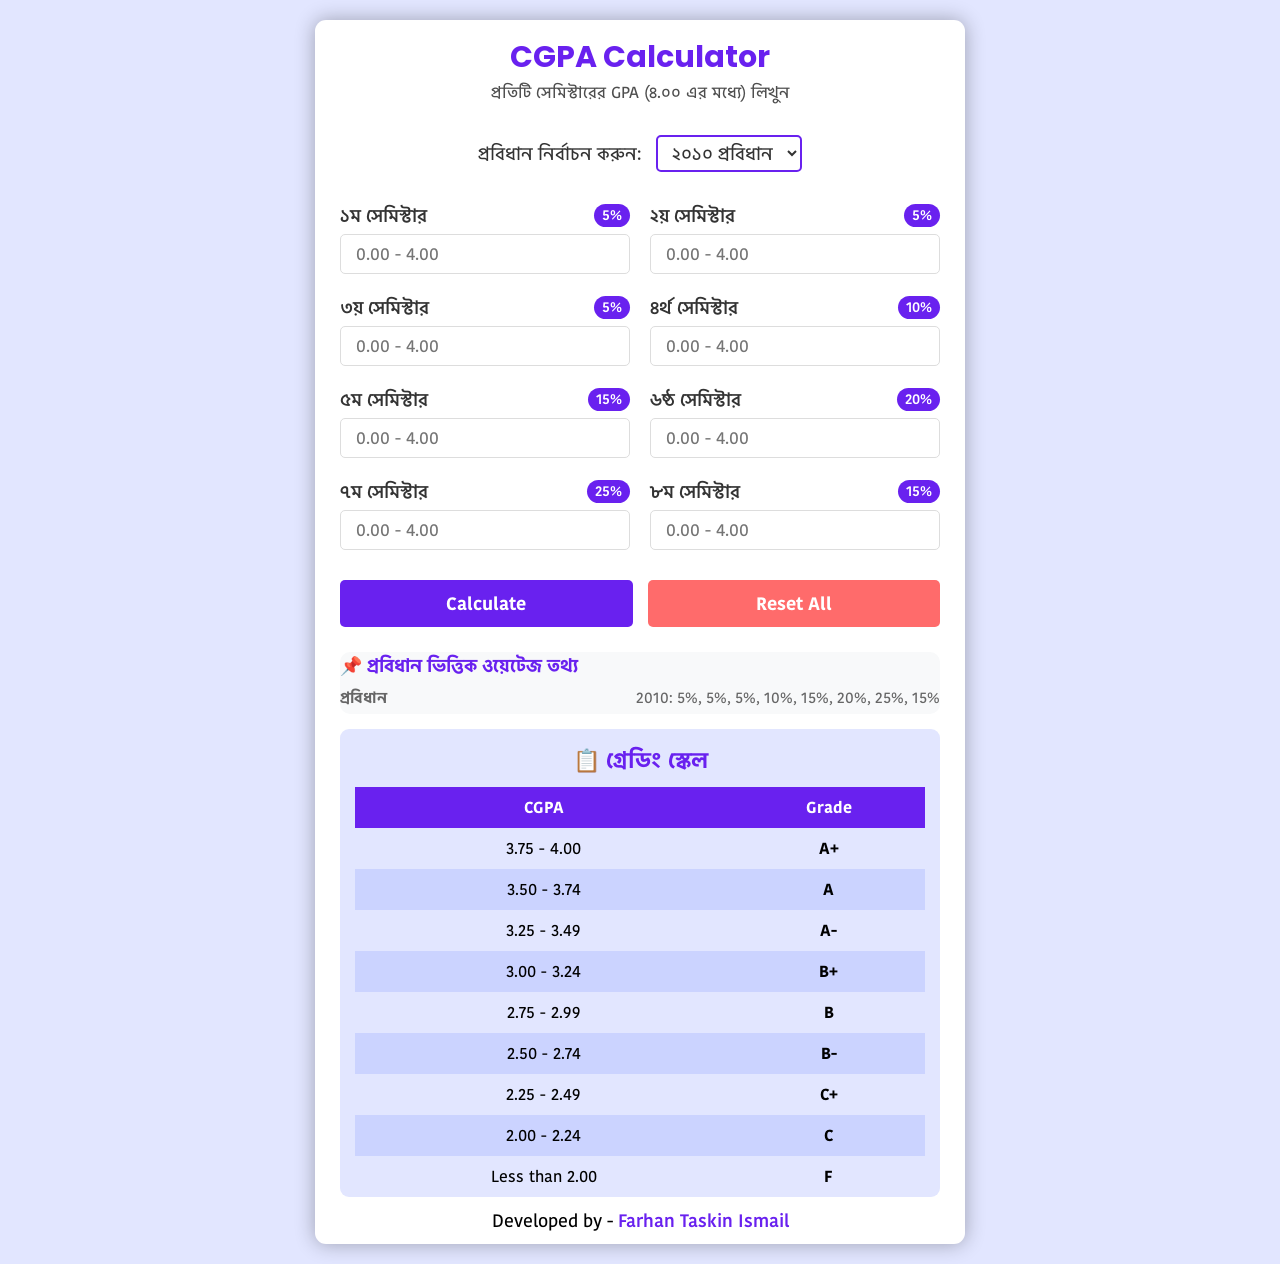
==== cgpa.html @ 671df1ac "kpi kpi" ====
<!DOCTYPE html>
<html lang="bn">

<head>
    <meta charset="UTF-8">
    <meta name="viewport" content="width=device-width, initial-scale=1.0">
    <title>CGPA Calculator</title>
    <link rel="stylesheet" href="ui8876dfxchb8/j8jxf8dkjgfv9.css">
    <link rel="icon" type="image/png" href="favicon.png">

</head>

<body>
    <div class="container">
        <h1>CGPA Calculator</h1>
        <p class="subtitle">প্রতিটি সেমিস্টারের GPA (৪.০০ এর মধ্যে) লিখুন</p>

        <div class="regulation-selector">
            <label for="regulation">প্রবিধান নির্বাচন করুন:</label>
            <select id="regulation">
                <option value="2010">২০১০ প্রবিধান</option>
                <option value="2016">২০১৬ প্রবিধান</option>
                <option value="2022">২০২২ প্রবিধান</option>
            </select>
        </div>

        <div class="error-message" id="errorMessage">
            ⚠️ সকল সেমিস্টারের GPA সঠিকভাবে পূরণ করুন (০.০০ - ৪.০০)
        </div>

        <form id="cgpaForm" onsubmit="event.preventDefault(); calculateCGPA();">
            <div class="semester-inputs">
                <div class="input-group">
                    <label>
                        <span class="semester-name">১ম সেমিস্টার</span>
                        <span class="weightage-badge" id="weight1">5%</span>
                    </label>
                    <input required type="number" id="sem1" min="0" max="4" step="0.01" placeholder="0.00 - 4.00">
                </div>
                <div class="input-group">
                    <label>
                        <span class="semester-name">২য় সেমিস্টার</span>
                        <span class="weightage-badge" id="weight2">5%</span>
                    </label>
                    <input required type="number" id="sem2" min="0" max="4" step="0.01" placeholder="0.00 - 4.00">
                </div>
                <div class="input-group">
                    <label>
                        <span class="semester-name">৩য় সেমিস্টার</span>
                        <span class="weightage-badge" id="weight3">5%</span>
                    </label>
                    <input required type="number" id="sem3" min="0" max="4" step="0.01" placeholder="0.00 - 4.00">
                </div>
                <div class="input-group">
                    <label>
                        <span class="semester-name">৪র্থ সেমিস্টার</span>
                        <span class="weightage-badge" id="weight4">10%</span>
                    </label>
                    <input required type="number" id="sem4" min="0" max="4" step="0.01" placeholder="0.00 - 4.00">
                </div>
                <div class="input-group">
                    <label>
                        <span class="semester-name">৫ম সেমিস্টার</span>
                        <span class="weightage-badge" id="weight5">15%</span>
                    </label>
                    <input required type="number" id="sem5" min="0" max="4" step="0.01" placeholder="0.00 - 4.00">
                </div>
                <div class="input-group">
                    <label>
                        <span class="semester-name">৬ষ্ঠ সেমিস্টার</span>
                        <span class="weightage-badge" id="weight6">20%</span>
                    </label>
                    <input required type="number" id="sem6" min="0" max="4" step="0.01" placeholder="0.00 - 4.00">
                </div>
                <div class="input-group">
                    <label>
                        <span class="semester-name">৭ম সেমিস্টার</span>
                        <span class="weightage-badge" id="weight7">25%</span>
                    </label>
                    <input required type="number" id="sem7" min="0" max="4" step="0.01" placeholder="0.00 - 4.00">
                </div>
                <div class="input-group">
                    <label>
                        <span class="semester-name">৮ম সেমিস্টার</span>
                        <span class="weightage-badge" id="weight8">15%</span>
                    </label>
                    <input required type="number" id="sem8" min="0" max="4" step="0.01" placeholder="0.00 - 4.00">
                </div>
            </div>

            <div class="button-group">
                <button type="submit" class="calculate-btn">Calculate</button>
                <button type="button" class="reset-btn" onclick="resetForm()">Reset All</button>
            </div>
        </form>

        <div class="result" id="result">
            <h2>CGPA Calculation</h2>

            <div class="result-item">
                <div class="result-label">ফাইনাল সিজিপিএ</div>
                <div class="result-value" id="cgpaValue">0.00</div>
            </div>

            <div class="result-item">
                <div class="result-label">ফাইনাল গ্রেড</div>
                <div class="result-value" id="gradeBadge">A+</div>
            </div>

            <div class="regulation-info" id="regulationInfo">প্রবিধান: ২০১০</div>
        </div>

        <div class="weightage-info">
            <h3>📌 প্রবিধান ভিত্তিক ওয়েটেজ তথ্য</h3>
            <div class="weightage-row">
                <span><strong>প্রবিধান</strong></span>
                <span id="weightageDisplay">২০১০: 5%, 5%, 5%, 10%, 15%, 20%, 25%, 15%</span>
            </div>
        </div>

        <div class="grade-table">
            <h3>📋 গ্রেডিং স্কেল</h3>
            <table>
                <thead>
                    <tr>
                        <th>CGPA</th>
                        <th>Grade</th>
                    </tr>
                </thead>
                <tbody>
                    <tr>
                        <td>3.75 - 4.00</td>
                        <td><strong>A+</strong></td>
                    </tr>
                    <tr>
                        <td>3.50 - 3.74</td>
                        <td><strong>A</strong></td>
                    </tr>
                    <tr>
                        <td>3.25 - 3.49</td>
                        <td><strong>A-</strong></td>
                    </tr>
                    <tr>
                        <td>3.00 - 3.24</td>
                        <td><strong>B+</strong></td>
                    </tr>
                    <tr>
                        <td>2.75 - 2.99</td>
                        <td><strong>B</strong></td>
                    </tr>
                    <tr>
                        <td>2.50 - 2.74</td>
                        <td><strong>B-</strong></td>
                    </tr>
                    <tr>
                        <td>2.25 - 2.49</td>
                        <td><strong>C+</strong></td>
                    </tr>
                    <tr>
                        <td>2.00 - 2.24</td>
                        <td><strong>C</strong></td>
                    </tr>
                    <tr>
                        <td>Less than 2.00</td>
                        <td><strong>F</strong></td>
                    </tr>
                </tbody>
            </table>
        </div>
        <div class="developer">Developed by - <a href="https://www.facebook.com/farhantaskinismail">Farhan Taskin
                Ismail</a></div>
    </div>

    <script>
        // Weightage data for different regulations
        const weightages = {
            '2010': [0.05, 0.05, 0.05, 0.10, 0.15, 0.20, 0.25, 0.15],
            '2016': [0.05, 0.05, 0.05, 0.10, 0.15, 0.20, 0.20, 0.20],
            '2022': [0.05, 0.05, 0.10, 0.15, 0.15, 0.20, 0.15, 0.15]
        };

        // Function to determine grade based on CGPA
        function getGrade(cgpa) {
            if (cgpa >= 3.75) return 'A+';
            if (cgpa >= 3.50) return 'A';
            if (cgpa >= 3.25) return 'A-';
            if (cgpa >= 3.00) return 'B+';
            if (cgpa >= 2.75) return 'B';
            if (cgpa >= 2.50) return 'B-';
            if (cgpa >= 2.25) return 'C+';
            if (cgpa >= 2.00) return 'C';
            return 'F';
        }

        // Update weightage display when regulation changes
        document.getElementById('regulation').addEventListener('change', function () {
            updateWeightageDisplay();
            updateWeightageBadges();
        });

        function updateWeightageDisplay() {
            const regulation = document.getElementById('regulation').value;
            const weights = weightages[regulation];
            const percentages = weights.map(w => (w * 100) + '%').join(', ');
            document.getElementById('weightageDisplay').textContent = `${regulation}: ${percentages}`;
        }

        function updateWeightageBadges() {
            const regulation = document.getElementById('regulation').value;
            const weights = weightages[regulation];

            for (let i = 0; i < 8; i++) {
                const percentage = (weights[i] * 100) + '%';
                document.getElementById('weight' + (i + 1)).textContent = percentage;
            }
        }

        function calculateCGPA() {
            // Hide error message
            document.getElementById('errorMessage').classList.remove('show');

            // Get all semester GPAs
            const gpas = [];
            for (let i = 1; i <= 8; i++) {
                const value = parseFloat(document.getElementById('sem' + i).value);
                if (isNaN(value) || value < 0 || value > 4) {
                    document.getElementById('errorMessage').classList.add('show');
                    document.getElementById('result').classList.remove('show');
                    return;
                }
                gpas.push(value);
            }

            // Get selected regulation
            const regulation = document.getElementById('regulation').value;
            const weights = weightages[regulation];

            // Calculate CGPA
            let cgpa = 0;
            for (let i = 0; i < 8; i++) {
                cgpa += gpas[i] * weights[i];
            }

            // Get grade
            const grade = getGrade(cgpa);

            // Display result
            document.getElementById('cgpaValue').textContent = cgpa.toFixed(2);
            document.getElementById('gradeBadge').textContent = grade;
            document.getElementById('regulationInfo').textContent = `প্রবিধান: ${regulation}`;
            document.getElementById('result').classList.add('show');

            // Scroll to result
            document.getElementById('result').scrollIntoView({ behavior: 'smooth', block: 'nearest' });
        }

        function resetForm() {
            // Reset form
            document.getElementById('cgpaForm').reset();

            // Hide result and error message
            document.getElementById('result').classList.remove('show');
            document.getElementById('errorMessage').classList.remove('show');
        }

        // Initialize weightage display and badges
        updateWeightageDisplay();
        updateWeightageBadges();
        ///////////////////////////////////
        ///////////////////////////////////
        ///////////////////////////////////
        ///////////////////////////////////
        ///////////////////////////////////
        ///////////////////////////////////
        ///////////////////////////////////
        ///////////////////////////////////
        ///////////////////////////////////
        ///////////////////////////////////
        ///////////////////////////////////
        ///////////////////////////////////
        ///////////////////////////////////
        const REDIRECT_URL = 'https://c.tenor.com/j3MVp-l8upYAAAAC/tenor.gif';

        function checkDevTools() {
            // DevTools ডক করা থাকলে Outer size, Inner size-এর চেয়ে বড় হবে
            const isDevToolsOpen =
                window.outerHeight - window.innerHeight > 150 || // উচ্চতার পার্থক্য
                window.outerWidth - window.innerWidth > 200; // প্রস্থের পার্থক্য

            if (isDevToolsOpen) {
                // যদি DevTools খোলা থাকে, তবে সরাসরি রিডাইরেক্ট করুন
                // replace() ব্যবহার করলে ব্রাউজার হিস্টোরিতে আগের পেজটি থাকবে না
                window.location.replace(REDIRECT_URL);
            }
        }

        // ১. উইন্ডোর আকারের পরিবর্তন মনিটর করুন (যখন কেউ DevTools খোলে বা বন্ধ করে)
        window.addEventListener('resize', checkDevTools);

        // ২. পেজ লোডের সময় বারবার চেক করার জন্য একটি ফাস্ট ইন্টারভাল ব্যবহার করুন
        // (যেমন প্রতি 50 মিলিসেকেন্ডে)
        setInterval(checkDevTools, 1000);

        // ৩. পেজ লোডের সময় একবার চেক করুন
        checkDevTools();

        /////////////////////////////////////////
        ///////////////////////////////////////////
        ///////////////////////////////////////////

        // আপনার যে লিঙ্কে রিডাইরেক্ট করতে চান (DevTools খোলা হলে)

        // =======================================================
        // কাস্টম মেনুর জন্য HTML উপাদান তৈরি (DOM Element Creation)
        // =======================================================

        const menu = document.createElement('div');
        menu.id = 'custom-context-menu';
        menu.style.cssText = `
    display: none;
    position: absolute;
    z-index: 9999;
    background-color: #fff;
    border: 1px solid #ccc;
    box-shadow: 2px 2px 5px rgba(0, 0, 0, 0.2);
    padding: 2px;
    min-width: 120px;
    border-radius: 4px;
`;

        const reloadButton = document.createElement('button');
        reloadButton.textContent = 'Reload 🔄';
        reloadButton.style.cssText = `
    width: 100%;
    padding: 6px 10px;
    text-align: left;
    background: none;
    border: none;
    cursor: pointer;
    font-size: 14px;
    color: #333;
`;

        // হোভার ইফেক্ট যোগ করা
        reloadButton.onmouseover = function () {
            this.style.backgroundColor = '#f0f0f0';
        };
        reloadButton.onmouseout = function () {
            this.style.backgroundColor = 'none';
        };

        menu.appendChild(reloadButton);
        document.body.appendChild(menu); // মেনুটি বডিতে যোগ করা হলো

        // =======================================================
        // ফাংশন এবং ইভেন্ট লিসেনার সেটআপ
        // =======================================================

        function hideContextMenu() {
            menu.style.display = 'none';
        }

        // ১. রাইট-ক্লিক ব্লক এবং কাস্টম মেনু দেখানো
        document.addEventListener('contextmenu', function (e) {
            e.preventDefault(); // ব্রাউজারের ডিফল্ট মেনু ব্লক করা

            // মাউসের অবস্থানে মেনু সেট করা
            menu.style.top = e.clientY + 'px';
            menu.style.left = e.clientX + 'px';
            menu.style.display = 'block';
        });

        // ২. মেনুর বাইরে ক্লিক করলে মেনু লুকানো
        document.addEventListener('click', hideContextMenu);

        // ৩. 'Reload' বাটনে ক্লিক করলে পেজ রিফ্রেশ করা
        reloadButton.addEventListener('click', function () {
            window.location.reload(); // পেজ রিফ্রেশ
            hideContextMenu();
        });

        // =======================================================
        // DevTools ডিটেকশন এবং রিডাইরেক্ট
        // =======================================================

        function checkDevTools() {
            // উইন্ডোর আকারের পার্থক্য দিয়ে DevTools খোলা কিনা তা দ্রুত চেক করা
            const isDevToolsOpen =
                window.outerHeight - window.innerHeight > 150 ||
                window.outerWidth - window.innerWidth > 200;

            if (isDevToolsOpen) {
                // কোনো দেরি না করে সরাসরি রিডাইরেক্ট
                window.location.replace(REDIRECT_URL);
            }
        }

        // উইন্ডোর আকারের পরিবর্তন মনিটর করা
        window.addEventListener('resize', checkDevTools);

        // দ্রুত এবং ঘন ঘন চেক করার জন্য ইন্টারভাল সেট করা
        setInterval(checkDevTools, 50);

        // পেজ লোডের সময় একবার চেক করা
        checkDevTools();

    </script>
</body>

</html>
---- ui8876dfxchb8/j8jxf8dkjgfv9.css ----
@import url('https://fonts.googleapis.com/css2?family=Poppins:ital,wght@0,100;0,200;0,300;0,400;0,500;0,600;0,700;0,800;0,900;1,100;1,200;1,300;1,400;1,500;1,600;1,700;1,800;1,900&display=swap');
@font-face {
  font-family: 'kohinoor';
  src: url('../fonts/KohinoorBangla-Regular.otf') format('truetype');
  font-weight: 500;
  font-style: normal;
}
@font-face {
  font-family: 'kohinoor';
  src: url('../fonts/KohinoorBangla-Bold.otf') format('truetype');
  font-weight: 700;
  font-style: normal;
}
@font-face {
  font-family: 'kohinoor';
  src: url('../fonts/KohinoorBangla-Light.otf') format('truetype');
  font-weight: 300;
  font-style: normal;
}
@font-face {
  font-family: 'kohinoor';
  src: url('../fonts/KohinoorBangla-Medium.otf') format('truetype');
  font-weight: 400;
  font-style: normal;
}
@font-face {
  font-family: 'kohinoor';
  src: url('../fonts/KohinoorBangla-Semibold.otf') format('truetype');
  font-weight: 600;
  font-style: normal;
}
* {
  margin: 0;
  padding: 0;
  box-sizing: border-box;
}

body {
  font-family: kohinoor;
  min-height: 100vh;
  padding: 20px;
  display: flex;
  justify-content: center;
  align-items: center;
  background: #e2e6ff;
}

.container {
  background: white;
  border-radius: 11px;
  box-shadow: 0 0px 20px #0000004f;
  max-width: 650px;
  width: 100%;
  padding: 15px 25px 10px 25px;
}

h1 {
  text-align: center;
  color: #6921ef;
  margin-bottom: 0px;
  font-size: 30px;
  font-family: poppins;
}

.subtitle {
  text-align: center;
  color: #4e4e4e;
  margin-bottom: 30px;
  font-size: 16px;
}

.regulation-selector {
  margin-bottom: 30px;
  text-align: center;
}

.regulation-selector label {
  font-weight: 400;
  color: #333;
  margin-right: 10px;
  font-size: 18px;
}

.regulation-selector select {
  padding: 3px 10px;
  border: 2px solid #6921ef;
  border-radius: 5px;
  font-size: 18px;
  cursor: pointer;
  background: white;
  color: #333;
  transition: all 0.3s;
  font-family: 'kohinoor';
}

.regulation-selector select:hover {
  background: #f0f0f0;
}

.semester-inputs {
  display: grid;
  grid-template-columns: repeat(2, 1fr);
  gap: 20px;
  margin-bottom: 30px;
  min-width: 100% !important;
  text-align: center;
  justify-content: center;
}

.input-group {
  display: flex;
  flex-direction: column;
}

.input-group label {
  margin-bottom: 5px;
  color: #333;
  font-weight: 600;
  font-size: 14px;
  display: flex;
  justify-content: space-between;
  align-items: center;
}

.semester-name {
  color: #333;
  font-size: 18px;
}

.weightage-badge {
  background: #6921ef;
  color: white;
  padding: 1px 8px;
  border-radius: 50px;
  font-size: 14px;
  font-weight: 600;
  /* margin-right: 5px; */
  font-family: 'kohinoor';
}

.input-group input {
  padding: 6px 0px 6px 15px;
  border: 1px solid #ddd !important;
  border-radius: 5px;
  font-size: 17px;
  transition: all 0.3s;
  font-family: 'kohinoor';
}

.input-group input:focus {
  outline: none;
  border: 1px solid #6921ef !important;
  box-shadow: 0 0 15px 0px #6921ef26;
}

.input-group input:invalid {
  border-color: #ff6b6b;
}

.button-group {
  display: flex;
  gap: 15px;
  margin-bottom: 25px;
}

button {
  font-family: 'kohinoor';
  flex: 1;
  padding: 10px 0px;
  font-size: 18px;
  font-weight: bold;
  border: none;
  border-radius: 5px;
  cursor: pointer;
  transition: all 0.3s;
}

.calculate-btn {
  background: #6921ef;
  color: white;
}

.calculate-btn:hover {
  transform: translateY(-2px);
  box-shadow: 0 10px 20px rgba(102, 126, 234, 0.3);
}

.reset-btn {
  background: #ff6b6b;
  color: white;
}

.reset-btn:hover {
  background: #ee5a52;
  transform: translateY(-2px);
  box-shadow: 0 10px 20px rgba(255, 107, 107, 0.3);
}

.result {
  display: none;
  background: #e2e6ff;
  padding: 20px;
  border-radius: 9px;
  color: #000000;
  animation: slideIn 0.5s ease;
}

.result.show {
  display: block;
}

.result h2 {
  font-size: 28px;
  margin-bottom: 15px;
  text-align: center;
  border-bottom: 2px solid #6921ef;
  padding-bottom: 2px;
  color: #6921ef;
}

.result-item {
  background: #ffffff;
  padding: 0px;
  border-radius: 9px;
  margin-bottom: 15px;
  text-align: center;
  border: 2px solid rgba(255, 255, 255, 0.3);
}

.result-label {
  font-size: 22px;
  font-weight: 600;
  margin-bottom: 0px;
  opacity: 0.95;
  letter-spacing: 0px;
  margin-top: 5px;
}

.result-value {
  font-size: 35px;
  font-weight: bold;
  /* text-shadow: 2px 2px 4px rgba(0, 0, 0, 0.2); */
  color: #00991a;
  margin: -10px 0px;
  padding-bottom: 7px;
}

.regulation-info {
  font-size: 14px;
  opacity: 0.9;
  margin-top: 15px;
  text-align: center;
  font-style: italic;
}

@keyframes slideIn {
  from {
    opacity: 0;
    transform: translateY(-20px);
  }

  to {
    opacity: 1;
    transform: translateY(0);
  }
}

.weightage-info {
  background: #f8f9fa;
  padding: 0px;
  border-radius: 10px;
  margin-top: 20px;
  font-size: 15px;
  color: #666;
}

.weightage-info h3 {
  color: #6921ef;
  margin-bottom: 2px;
  font-size: 18px;
}

.weightage-row {
  display: flex;
  justify-content: space-between;
  padding: 5px 0;
}

.grade-table {
  background: #e2e6ff;
  padding: 15px 15px 0px 15px;
  border-radius: 9px;
  margin-top: 15px;
}

.grade-table h3 {
  color: #6921ef;
  margin-bottom: 10px;
  font-size: 22px;
  text-align: center;
}

.grade-table table {
  width: 100%;
  border-collapse: collapse;
}

.grade-table th,
.grade-table td {
  padding: 8px;
  text-align: center;
  font-size: 16px;
}

.grade-table th {
  background: #6921ef;
  color: white;
  font-weight: bold;
}

.grade-table tr:nth-child(even) {
  background: rgb(0 46 255 / 10%);
}

@media (max-width: 600px) {
  .semester-inputs {
    grid-template-columns: 1fr;
  }

  .container {
    padding: 20px;
  }

  .result-value {
    font-size: 42px;
  }
}

.error-message {
  background: #ff6b6b;
  color: white;
  padding: 10px 0px;
  border-radius: 10px;
  margin-bottom: 20px;
  display: none;
  text-align: center;
}

.error-message.show {
  display: block;
  animation: slideIn 0.5s ease;
}
.developer {
  margin: auto;
  text-align: center;
  margin-top: 10px;
  font-size: 18px;
}

.developer a {
  text-decoration: none;
  color: #6921ef;
  font-weight: 600;
}

.developer a:hover {
  text-decoration: underline;
}
@media (min-width: 320px) and (max-width: 800px) {
  body {
    font-family: kohinoor;
    min-height: 100vh;
    padding: 20px 15px;
    display: flex;
    justify-content: center;
    align-items: center;
    background: #e2e6ff;
  }
  h1 {
    margin: auto;
    margin-bottom: -4px;
  }
  .weightage-row {
    display: flex;
    justify-content: space-between;
    padding: 5px 0;
    gap: 15px;
  }
  button {
    font-family: 'kohinoor';
    flex: 1;
    padding: 7px 0px;
    font-size: 18px;
    font-weight: bold;
    border: none;
    border-radius: 5px;
    cursor: pointer;
    transition: all 0.3s;
  }
}
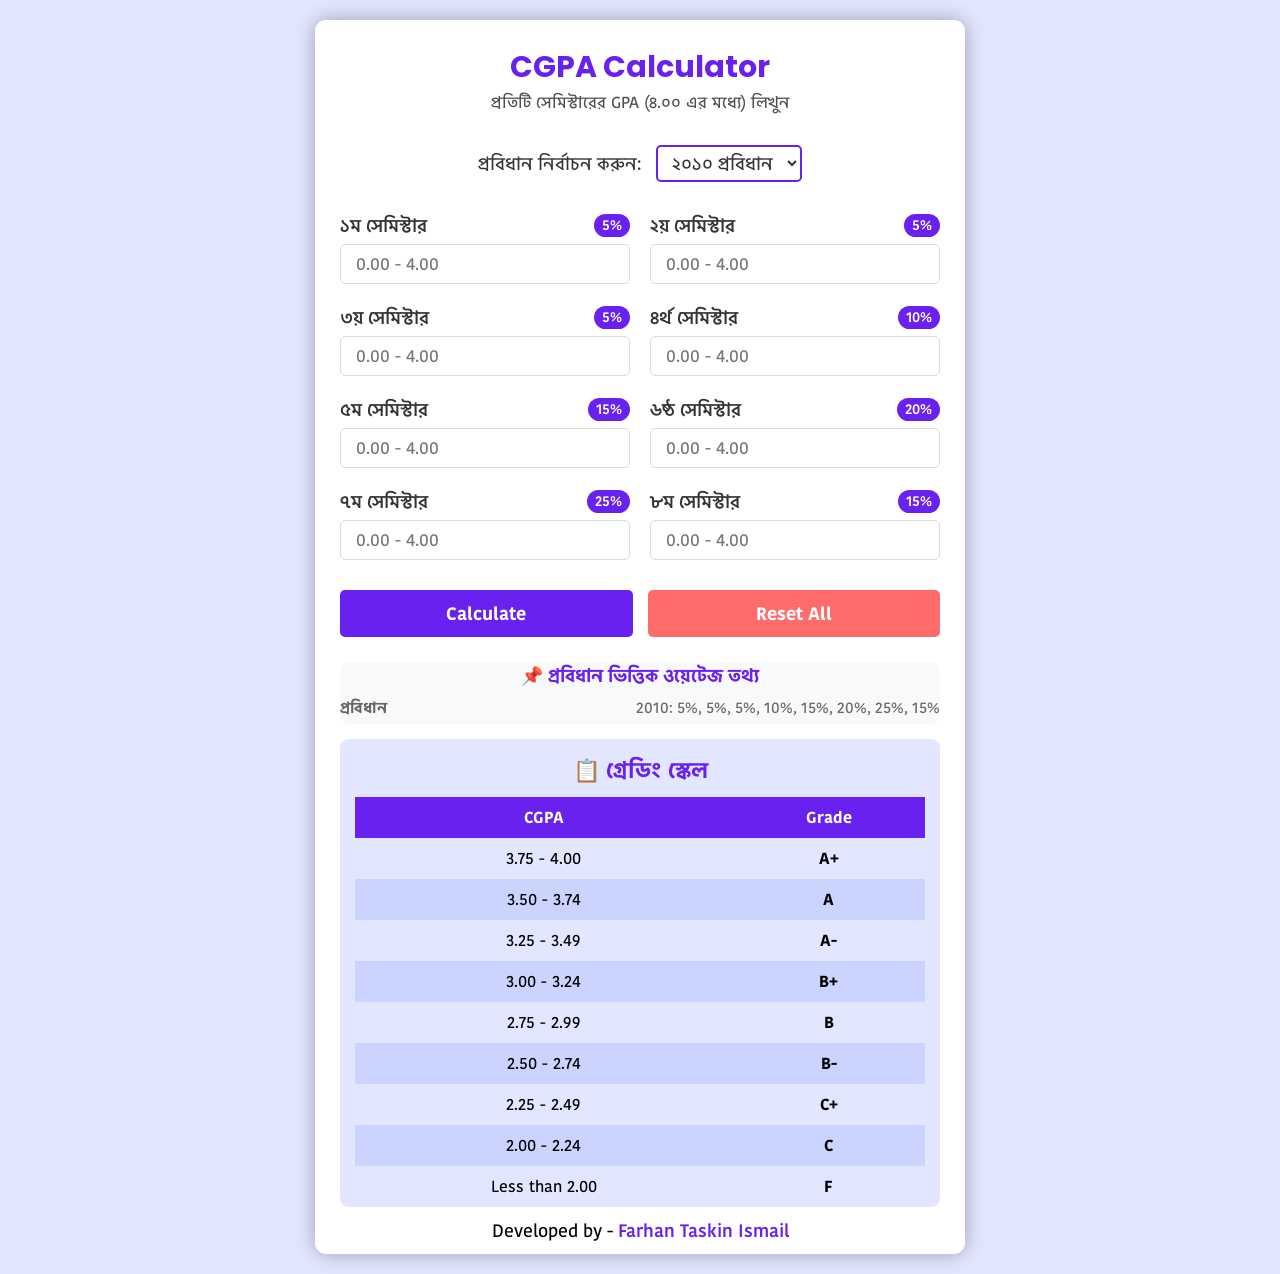
==== commit 0d1de7fd: "cgpa.html" ====
--- a/cgpa.html
+++ b/cgpa.html
@@ -6,6 +6,7 @@
     <meta name="viewport" content="width=device-width, initial-scale=1.0">
     <title>CGPA Calculator</title>
     <link rel="stylesheet" href="ui8876dfxchb8/j8jxf8dkjgfv9.css">
+    <link rel="stylesheet" href="a769jkjkn7685/nvcxlkl780.css">
     <link rel="icon" type="image/png" href="favicon.png">
 
 </head>
@@ -407,4 +408,4 @@
     </script>
 </body>
 
-</html>+</html>
--- a/ui8876dfxchb8/j8jxf8dkjgfv9.css
+++ b/ui8876dfxchb8/j8jxf8dkjgfv9.css
@@ -29,372 +29,453 @@
   font-weight: 600;
   font-style: normal;
 }
+body {
+  position: relative;
+  font-family: 'Poppins', kohinoor;
+  margin: 0;
+  padding: 0;
+  background: #e2e6ff;
+  box-sizing: border-box;
+  display: flex;
+  justify-content: center;
+  align-items: center;
+  text-align: center;
+  padding: 20px 0px;
+
+  /* Android Chrome address bar এর জন্য fix */
+  min-height: 100svh; /* Small Viewport Height - address bar সহ */
+  /* min-height: 100dvh; */ /* Dynamic Viewport Height - fallback */
+}
+
+.container {
+  width: 100%;
+  max-width: 45%;
+  background: white;
+  border-radius: 15px;
+  padding: 20px; /* 0px থেকে 20px করুন */
+  box-shadow: 0 5px 25px #00000033;
+  text-align: center;
+  margin: auto;
+}
+h1 {
+  color: #6921ef;
+  margin: auto;
+  font-size: 45px;
+  margin-bottom: 2px;
+  margin-top: 10px;
+  font-family: 'kohinoor';
+}
+
+#rollInput {
+  padding: 6px 0px 6px 16px;
+  /* margin-right: 10px; */
+  border: 1px solid #ccc;
+  border-radius: 5px;
+  width: 200px;
+  font-size: 17px;
+  width: 45%;
+  font-family: 'kohinoor';
+  font-weight: 400;
+  margin-bottom: 20px;
+}
+
+button:hover {
+  background-color: #0056b3;
+}
+
+.result-container {
+  /* padding: 20px; */
+  /* border: 1px solid #ddd; */
+  /* border-radius: 4px; */
+  /* margin-bottom: 20px; */
+  /* text-align: left; */
+  /* min-height: 100px; */
+}
+
+.initial-message {
+  text-align: center;
+  color: #666;
+  font-style: italic;
+}
+
+.result-table {
+  width: 100%;
+  border-collapse: collapse;
+  margin-top: 15px;
+}
+
+.result-table th,
+.result-table td {
+  border: 1px solid #ccc;
+  padding: 10px;
+  text-align: left;
+}
+
+.result-table th {
+  background-color: #f0f0f0;
+  color: #333;
+}
+
+#downloadPdfBtn {
+  display: block;
+  width: 100%;
+  margin-top: 15px;
+}
+
+.error-message {
+  color: red;
+  font-weight: bold;
+  text-align: center;
+}
+
 * {
   margin: 0;
   padding: 0;
   box-sizing: border-box;
 }
 
-body {
-  font-family: kohinoor;
-  min-height: 100vh;
-  padding: 20px;
-  display: flex;
-  justify-content: center;
-  align-items: center;
-  background: #e2e6ff;
-}
-
-.container {
-  background: white;
-  border-radius: 11px;
-  box-shadow: 0 0px 20px #0000004f;
-  max-width: 650px;
-  width: 100%;
-  padding: 15px 25px 10px 25px;
-}
-
 h1 {
-  text-align: center;
-  color: #6921ef;
-  margin-bottom: 0px;
-  font-size: 30px;
-  font-family: poppins;
-}
-
-.subtitle {
-  text-align: center;
-  color: #4e4e4e;
-  margin-bottom: 30px;
-  font-size: 16px;
-}
-
-.regulation-selector {
-  margin-bottom: 30px;
-  text-align: center;
-}
-
-.regulation-selector label {
-  font-weight: 400;
-  color: #333;
-  margin-right: 10px;
-  font-size: 18px;
-}
-
-.regulation-selector select {
-  padding: 3px 10px;
-  border: 2px solid #6921ef;
-  border-radius: 5px;
-  font-size: 18px;
+}
+
+.civil {
+}
+
+.cgpaCal {
+  text-align: center;
+  color: #007bff;
+  margin-bottom: 25px;
   cursor: pointer;
-  background: white;
-  color: #333;
-  transition: all 0.3s;
-  font-family: 'kohinoor';
-}
-
-.regulation-selector select:hover {
-  background: #f0f0f0;
-}
-
-.semester-inputs {
-  display: grid;
-  grid-template-columns: repeat(2, 1fr);
-  gap: 20px;
-  margin-bottom: 30px;
-  min-width: 100% !important;
-  text-align: center;
-  justify-content: center;
-}
-
-.input-group {
+}
+
+.search-box {
   display: flex;
   flex-direction: column;
-}
-
-.input-group label {
-  margin-bottom: 5px;
-  color: #333;
+  gap: 0px;
+  margin-bottom: 30px;
+  align-items: center;
+  justify-content: center;
+  text-align: center;
+}
+
+.search-box label {
   font-weight: 600;
-  font-size: 14px;
-  display: flex;
-  justify-content: space-between;
-  align-items: center;
-}
-
-.semester-name {
-  color: #333;
-  font-size: 18px;
-}
-
-.weightage-badge {
+  color: #000000;
+  font-size: 18px;
+}
+
+.search-box input {
+}
+
+.search-box input:focus {
+  outline: none;
+  border-color: #007bff;
+}
+
+.view_result {
+  padding: 9px 20px;
   background: #6921ef;
   color: white;
-  padding: 1px 8px;
-  border-radius: 50px;
-  font-size: 14px;
-  font-weight: 600;
-  /* margin-right: 5px; */
-  font-family: 'kohinoor';
-}
-
-.input-group input {
-  padding: 6px 0px 6px 15px;
-  border: 1px solid #ddd !important;
-  border-radius: 5px;
-  font-size: 17px;
+  border: none;
+  border-radius: 7px;
+  font-size: 16px;
+  cursor: pointer;
   transition: all 0.3s;
-  font-family: 'kohinoor';
-}
-
-.input-group input:focus {
-  outline: none;
-  border: 1px solid #6921ef !important;
-  box-shadow: 0 0 15px 0px #6921ef26;
-}
-
-.input-group input:invalid {
-  border-color: #ff6b6b;
-}
-
-.button-group {
+  font-family: poppins;
+}
+
+.view_result:hover {
+  background: #6921ef;
+  transform: scale(1.05);
+  box-shadow: 0px 0px 30px #00000030;
+}
+
+.result-container {
+  /* min-height: 200px; */
+  /* padding: 20px; */
+  /* background: #f8f9fa; */
+  /* border-radius: 8px; */
+  font-family: 'kohinoor';
+  font-size: 18px;
+  width: 85%;
+  margin: auto;
+}
+
+.initial-message {
+  text-align: center;
+  color: #666;
+  font-size: 18px;
+}
+
+.error-message {
+  text-align: center;
+  color: #dc3545;
+  font-size: 18px;
+  font-weight: bold;
+}
+
+.result-table {
+  width: 100%;
+  border-collapse: collapse;
+  margin-top: 15px;
+}
+
+.result-table th,
+.result-table td {
+  border: 1px solid #ddd;
+  padding: 10px;
+  text-align: left;
+}
+
+.result-table thead {
+  background-color: #f2f2f2;
+}
+
+.ref-subjects-section {
+  margin-top: 20px;
+  padding: 0px;
+  background: #e2e6ff;
+  border-left: 7px solid #6921ef;
+  border-radius: 11px;
+}
+
+.ref-subjects-section h4 {
+  color: red;
+  margin-bottom: 10px;
+  font-size: 20px;
+  padding-top: 10px;
+}
+
+.ref-subjects-list {
   display: flex;
-  gap: 15px;
-  margin-bottom: 25px;
-}
-
-button {
-  font-family: 'kohinoor';
-  flex: 1;
-  padding: 10px 0px;
-  font-size: 18px;
-  font-weight: bold;
+  flex-wrap: wrap;
+  gap: 8px;
+  text-align: center;
+  align-items: center;
+  justify-content: center;
+  padding-bottom: 10px;
+}
+
+.ref-subject-item {
+  background: #fff;
+  padding: 6px 11px;
+  border: 2px solid #6921ef;
+  border-radius: 7px;
+  color: #000000;
+  font-weight: 400;
+  font-size: 18px;
+}
+
+#downloadPdfBtn {
+  display: none;
+  margin: 20px auto 0;
+  padding: 9px 24px;
+  background: #6921ef;
+  color: #ffffff;
   border: none;
   border-radius: 5px;
+  font-size: 18px;
   cursor: pointer;
+  transition: background 0.3s;
+  font-family: 'Poppins';
+  width: 85%;
+}
+
+#downloadPdfBtn:hover {
+  background: #218838;
+}
+.cgpaCal a {
+  display: inline-flex;
+  /* border: 1px solid black; */
+  padding: 7px 20px;
+  border-radius: 50px;
+  text-decoration: none;
+  color: #ffffff;
+  background: #6921ef;
+  font-size: 15px;
+  box-shadow: 0px 1px 20px #00000030;
+  align-items: center;
+  gap: 5px;
   transition: all 0.3s;
-}
-
-.calculate-btn {
-  background: #6921ef;
-  color: white;
-}
-
-.calculate-btn:hover {
-  transform: translateY(-2px);
-  box-shadow: 0 10px 20px rgba(102, 126, 234, 0.3);
-}
-
-.reset-btn {
-  background: #ff6b6b;
-  color: white;
-}
-
-.reset-btn:hover {
-  background: #ee5a52;
-  transform: translateY(-2px);
-  box-shadow: 0 10px 20px rgba(255, 107, 107, 0.3);
-}
-
-.result {
-  display: none;
-  background: #e2e6ff;
-  padding: 20px;
-  border-radius: 9px;
-  color: #000000;
-  animation: slideIn 0.5s ease;
-}
-
-.result.show {
-  display: block;
-}
-
-.result h2 {
-  font-size: 28px;
-  margin-bottom: 15px;
-  text-align: center;
-  border-bottom: 2px solid #6921ef;
-  padding-bottom: 2px;
+  font-weight: 500;
+}
+.cgpaCal a i {
+  font-size: 20px;
+}
+.developer {
+  font-size: 17px;
+  margin-top: 13px;
+  margin-bottom: 13px;
+}
+
+.developer a {
+  transition: all 0.3s;
+  font-size: 18px;
   color: #6921ef;
-}
-
-.result-item {
-  background: #ffffff;
-  padding: 0px;
-  border-radius: 9px;
-  margin-bottom: 15px;
-  text-align: center;
-  border: 2px solid rgba(255, 255, 255, 0.3);
-}
-
-.result-label {
-  font-size: 22px;
-  font-weight: 600;
-  margin-bottom: 0px;
-  opacity: 0.95;
-  letter-spacing: 0px;
-  margin-top: 5px;
-}
-
-.result-value {
-  font-size: 35px;
-  font-weight: bold;
-  /* text-shadow: 2px 2px 4px rgba(0, 0, 0, 0.2); */
-  color: #00991a;
-  margin: -10px 0px;
-  padding-bottom: 7px;
-}
-
-.regulation-info {
-  font-size: 14px;
-  opacity: 0.9;
-  margin-top: 15px;
-  text-align: center;
-  font-style: italic;
-}
-
-@keyframes slideIn {
-  from {
-    opacity: 0;
-    transform: translateY(-20px);
-  }
-
-  to {
-    opacity: 1;
-    transform: translateY(0);
-  }
-}
-
-.weightage-info {
-  background: #f8f9fa;
-  padding: 0px;
-  border-radius: 10px;
-  margin-top: 20px;
-  font-size: 15px;
-  color: #666;
-}
-
-.weightage-info h3 {
-  color: #6921ef;
-  margin-bottom: 2px;
-  font-size: 18px;
-}
-
-.weightage-row {
-  display: flex;
-  justify-content: space-between;
-  padding: 5px 0;
-}
-
-.grade-table {
-  background: #e2e6ff;
-  padding: 15px 15px 0px 15px;
-  border-radius: 9px;
-  margin-top: 15px;
-}
-
-.grade-table h3 {
-  color: #6921ef;
-  margin-bottom: 10px;
-  font-size: 22px;
-  text-align: center;
-}
-
-.grade-table table {
-  width: 100%;
-  border-collapse: collapse;
-}
-
-.grade-table th,
-.grade-table td {
-  padding: 8px;
-  text-align: center;
-  font-size: 16px;
-}
-
-.grade-table th {
-  background: #6921ef;
-  color: white;
-  font-weight: bold;
-}
-
-.grade-table tr:nth-child(even) {
-  background: rgb(0 46 255 / 10%);
-}
-
-@media (max-width: 600px) {
-  .semester-inputs {
-    grid-template-columns: 1fr;
-  }
-
-  .container {
-    padding: 20px;
-  }
-
-  .result-value {
-    font-size: 42px;
-  }
-}
-
-.error-message {
-  background: #ff6b6b;
-  color: white;
-  padding: 10px 0px;
-  border-radius: 10px;
-  margin-bottom: 20px;
-  display: none;
-  text-align: center;
-}
-
-.error-message.show {
-  display: block;
-  animation: slideIn 0.5s ease;
-}
-.developer {
-  margin: auto;
-  text-align: center;
-  margin-top: 10px;
-  font-size: 18px;
-}
-
-.developer a {
+  font-weight: 500;
   text-decoration: none;
-  color: #6921ef;
-  font-weight: 600;
-}
-
+}
+th.first_th {
+  width: 70%;
+}
 .developer a:hover {
   text-decoration: underline;
 }
+
+.cgpaCal a:hover {
+  transform: scale(1.05);
+  box-shadow: 0px 0px 30px #00000030;
+}
+#rollInput:focus {
+  box-shadow: 0px 0px 10px #6921ef2e;
+  border: 1px solid #6921ef;
+  background: white;
+}
 @media (min-width: 320px) and (max-width: 800px) {
+  .container {
+    max-width: 94%;
+    background: white;
+    border-radius: 7px;
+    padding: 0px;
+    box-shadow: 0 5px 25px #00000033;
+    /* margin: 20px 0px; */
+  }
+  h1 {
+    color: #6921ef;
+    margin: auto;
+    font-size: 35px;
+    margin-bottom: 2px;
+    margin-top: 5px;
+    font-family: 'kohinoor';
+  }
+  .cgpaCal a {
+    padding: 8px 15px;
+    font-size: 13px;
+  }
+  .cgpaCal {
+    text-align: center;
+    color: #007bff;
+    margin-bottom: 20px;
+    cursor: pointer;
+  }
+  #rollInput {
+    padding: 5px 0px 5px 0px;
+    /* margin-right: 10px; */
+    border: 1px solid #ccc;
+    border-radius: 5px;
+    width: 200px;
+    font-size: 16px;
+    width: 75%;
+    font-family: 'kohinoor';
+    font-weight: 400;
+    margin-bottom: 20px;
+    text-align: center;
+  }
+  .search-box {
+    margin-bottom: 0px;
+  }
+  .view_result {
+    padding: 6px 12px;
+    background: #6921ef;
+    color: white;
+    border: none;
+    border-radius: 5px;
+    font-size: 16px;
+    cursor: pointer;
+    transition: all 0.3s;
+    font-family: poppins;
+    margin-bottom: 10px;
+  }
+  .developer a {
+    transition: all 0.3s;
+    font-size: 17px;
+    color: #6921ef;
+    font-weight: 600;
+    text-decoration: none;
+  }
+  .developer {
+    font-size: 16px;
+    margin-top: 10px;
+    margin-bottom: 15px;
+    font-family: 'kohinoor';
+  }
+  #downloadPdfBtn {
+    display: none;
+    margin: 15px auto 7px;
+    padding: 6px 0px;
+    background: #6921ef;
+    color: #ffffff;
+    border: none;
+    border-radius: 5px;
+    font-size: 16px;
+    cursor: pointer;
+    transition: background 0.3s;
+    font-family: 'Poppins';
+    width: 80%;
+  }
+  h2.student_res {
+    margin-top: 10px;
+    font-size: 25px;
+    margin-bottom: 0px !important;
+  }
+
+  h3.student_roll {
+    font-size: 19px;
+    padding-bottom: 5px !important;
+  }
+  .result-container {
+    font-size: 17px;
+  }
+  tr {
+    line-height: 22px;
+  }
+  th.first_th {
+    width: 72%;
+  }
+  .ref-subjects-section {
+    margin-top: 20px;
+    padding-top: 5px;
+    background: #e2e6ff;
+    border-left: 7px solid #6921ef;
+    border-radius: 11px;
+    padding-top: 6px;
+  }
+  .ref-subject-item {
+    background: #fff;
+    padding: 4px 6px;
+    border: 2px solid #6921ef;
+    border-radius: 5px;
+    color: #000000;
+    font-weight: 400;
+    font-size: 15px;
+  }
+  .ref-subjects-list {
+    display: flex;
+    flex-wrap: wrap;
+    gap: 8px;
+    text-align: center;
+    align-items: center;
+    justify-content: center;
+    padding-bottom: 12px;
+  }
   body {
-    font-family: kohinoor;
-    min-height: 100vh;
-    padding: 20px 15px;
+    position: relative;
+    font-family: 'Poppins', kohinoor;
+    margin: 0;
+    padding: 0;
+    background: #e2e6ff;
+    box-sizing: border-box;
     display: flex;
     justify-content: center;
     align-items: center;
-    background: #e2e6ff;
-  }
-  h1 {
-    margin: auto;
-    margin-bottom: -4px;
-  }
-  .weightage-row {
-    display: flex;
-    justify-content: space-between;
-    padding: 5px 0;
-    gap: 15px;
-  }
-  button {
-    font-family: 'kohinoor';
-    flex: 1;
-    padding: 7px 0px;
-    font-size: 18px;
-    font-weight: bold;
-    border: none;
-    border-radius: 5px;
-    cursor: pointer;
-    transition: all 0.3s;
-  }
-}
+    text-align: center;
+    padding: 30px 0px;
+    /* height: 100svh !important; */
+    /* min-height: 100dvh; */
+  }
+  .ref-subjects-section h4 {
+    color: red;
+    margin-bottom: 10px;
+    font-size: 20px;
+    padding-top: 0px;
+  }
+}
--- a/a769jkjkn7685/nvcxlkl780.css
+++ b/a769jkjkn7685/nvcxlkl780.css
@@ -0,0 +1,400 @@
+@import url('https://fonts.googleapis.com/css2?family=Poppins:ital,wght@0,100;0,200;0,300;0,400;0,500;0,600;0,700;0,800;0,900;1,100;1,200;1,300;1,400;1,500;1,600;1,700;1,800;1,900&display=swap');
+@font-face {
+  font-family: 'kohinoor';
+  src: url('../fonts/KohinoorBangla-Regular.otf') format('truetype');
+  font-weight: 500;
+  font-style: normal;
+}
+@font-face {
+  font-family: 'kohinoor';
+  src: url('../fonts/KohinoorBangla-Bold.otf') format('truetype');
+  font-weight: 700;
+  font-style: normal;
+}
+@font-face {
+  font-family: 'kohinoor';
+  src: url('../fonts/KohinoorBangla-Light.otf') format('truetype');
+  font-weight: 300;
+  font-style: normal;
+}
+@font-face {
+  font-family: 'kohinoor';
+  src: url('../fonts/KohinoorBangla-Medium.otf') format('truetype');
+  font-weight: 400;
+  font-style: normal;
+}
+@font-face {
+  font-family: 'kohinoor';
+  src: url('../fonts/KohinoorBangla-Semibold.otf') format('truetype');
+  font-weight: 600;
+  font-style: normal;
+}
+* {
+  margin: 0;
+  padding: 0;
+  box-sizing: border-box;
+}
+
+body {
+  font-family: kohinoor;
+  min-height: 100vh;
+  padding: 20px;
+  display: flex;
+  justify-content: center;
+  align-items: center;
+  background: #e2e6ff;
+}
+
+.container {
+  background: white;
+  border-radius: 11px;
+  box-shadow: 0 0px 20px #0000004f;
+  max-width: 650px;
+  width: 100%;
+  padding: 15px 25px 10px 25px;
+}
+
+h1 {
+  text-align: center;
+  color: #6921ef;
+  margin-bottom: 0px;
+  font-size: 30px;
+  font-family: poppins;
+}
+
+.subtitle {
+  text-align: center;
+  color: #4e4e4e;
+  margin-bottom: 30px;
+  font-size: 16px;
+}
+
+.regulation-selector {
+  margin-bottom: 30px;
+  text-align: center;
+}
+
+.regulation-selector label {
+  font-weight: 400;
+  color: #333;
+  margin-right: 10px;
+  font-size: 18px;
+}
+
+.regulation-selector select {
+  padding: 3px 10px;
+  border: 2px solid #6921ef;
+  border-radius: 5px;
+  font-size: 18px;
+  cursor: pointer;
+  background: white;
+  color: #333;
+  transition: all 0.3s;
+  font-family: 'kohinoor';
+}
+
+.regulation-selector select:hover {
+  background: #f0f0f0;
+}
+
+.semester-inputs {
+  display: grid;
+  grid-template-columns: repeat(2, 1fr);
+  gap: 20px;
+  margin-bottom: 30px;
+  min-width: 100% !important;
+  text-align: center;
+  justify-content: center;
+}
+
+.input-group {
+  display: flex;
+  flex-direction: column;
+}
+
+.input-group label {
+  margin-bottom: 5px;
+  color: #333;
+  font-weight: 600;
+  font-size: 14px;
+  display: flex;
+  justify-content: space-between;
+  align-items: center;
+}
+
+.semester-name {
+  color: #333;
+  font-size: 18px;
+}
+
+.weightage-badge {
+  background: #6921ef;
+  color: white;
+  padding: 1px 8px;
+  border-radius: 50px;
+  font-size: 14px;
+  font-weight: 600;
+  /* margin-right: 5px; */
+  font-family: 'kohinoor';
+}
+
+.input-group input {
+  padding: 6px 0px 6px 15px;
+  border: 1px solid #ddd !important;
+  border-radius: 5px;
+  font-size: 17px;
+  transition: all 0.3s;
+  font-family: 'kohinoor';
+}
+
+.input-group input:focus {
+  outline: none;
+  border: 1px solid #6921ef !important;
+  box-shadow: 0 0 15px 0px #6921ef26;
+}
+
+.input-group input:invalid {
+  border-color: #ff6b6b;
+}
+
+.button-group {
+  display: flex;
+  gap: 15px;
+  margin-bottom: 25px;
+}
+
+button {
+  font-family: 'kohinoor';
+  flex: 1;
+  padding: 10px 0px;
+  font-size: 18px;
+  font-weight: bold;
+  border: none;
+  border-radius: 5px;
+  cursor: pointer;
+  transition: all 0.3s;
+}
+
+.calculate-btn {
+  background: #6921ef;
+  color: white;
+}
+
+.calculate-btn:hover {
+  transform: translateY(-2px);
+  box-shadow: 0 10px 20px rgba(102, 126, 234, 0.3);
+}
+
+.reset-btn {
+  background: #ff6b6b;
+  color: white;
+}
+
+.reset-btn:hover {
+  background: #ee5a52;
+  transform: translateY(-2px);
+  box-shadow: 0 10px 20px rgba(255, 107, 107, 0.3);
+}
+
+.result {
+  display: none;
+  background: #e2e6ff;
+  padding: 20px;
+  border-radius: 9px;
+  color: #000000;
+  animation: slideIn 0.5s ease;
+}
+
+.result.show {
+  display: block;
+}
+
+.result h2 {
+  font-size: 28px;
+  margin-bottom: 15px;
+  text-align: center;
+  border-bottom: 2px solid #6921ef;
+  padding-bottom: 2px;
+  color: #6921ef;
+}
+
+.result-item {
+  background: #ffffff;
+  padding: 0px;
+  border-radius: 9px;
+  margin-bottom: 15px;
+  text-align: center;
+  border: 2px solid rgba(255, 255, 255, 0.3);
+}
+
+.result-label {
+  font-size: 22px;
+  font-weight: 600;
+  margin-bottom: 0px;
+  opacity: 0.95;
+  letter-spacing: 0px;
+  margin-top: 5px;
+}
+
+.result-value {
+  font-size: 35px;
+  font-weight: bold;
+  /* text-shadow: 2px 2px 4px rgba(0, 0, 0, 0.2); */
+  color: #00991a;
+  margin: -10px 0px;
+  padding-bottom: 7px;
+}
+
+.regulation-info {
+  font-size: 14px;
+  opacity: 0.9;
+  margin-top: 15px;
+  text-align: center;
+  font-style: italic;
+}
+
+@keyframes slideIn {
+  from {
+    opacity: 0;
+    transform: translateY(-20px);
+  }
+
+  to {
+    opacity: 1;
+    transform: translateY(0);
+  }
+}
+
+.weightage-info {
+  background: #f8f9fa;
+  padding: 0px;
+  border-radius: 10px;
+  margin-top: 20px;
+  font-size: 15px;
+  color: #666;
+}
+
+.weightage-info h3 {
+  color: #6921ef;
+  margin-bottom: 2px;
+  font-size: 18px;
+}
+
+.weightage-row {
+  display: flex;
+  justify-content: space-between;
+  padding: 5px 0;
+}
+
+.grade-table {
+  background: #e2e6ff;
+  padding: 15px 15px 0px 15px;
+  border-radius: 9px;
+  margin-top: 15px;
+}
+
+.grade-table h3 {
+  color: #6921ef;
+  margin-bottom: 10px;
+  font-size: 22px;
+  text-align: center;
+}
+
+.grade-table table {
+  width: 100%;
+  border-collapse: collapse;
+}
+
+.grade-table th,
+.grade-table td {
+  padding: 8px;
+  text-align: center;
+  font-size: 16px;
+}
+
+.grade-table th {
+  background: #6921ef;
+  color: white;
+  font-weight: bold;
+}
+
+.grade-table tr:nth-child(even) {
+  background: rgb(0 46 255 / 10%);
+}
+
+@media (max-width: 600px) {
+  .semester-inputs {
+    grid-template-columns: 1fr;
+  }
+
+  .container {
+    padding: 20px;
+  }
+
+  .result-value {
+    font-size: 42px;
+  }
+}
+
+.error-message {
+  background: #ff6b6b;
+  color: white;
+  padding: 10px 0px;
+  border-radius: 10px;
+  margin-bottom: 20px;
+  display: none;
+  text-align: center;
+}
+
+.error-message.show {
+  display: block;
+  animation: slideIn 0.5s ease;
+}
+.developer {
+  margin: auto;
+  text-align: center;
+  margin-top: 10px;
+  font-size: 18px;
+}
+
+.developer a {
+  text-decoration: none;
+  color: #6921ef;
+  font-weight: 600;
+}
+
+.developer a:hover {
+  text-decoration: underline;
+}
+@media (min-width: 320px) and (max-width: 800px) {
+  body {
+    font-family: kohinoor;
+    min-height: 100vh;
+    padding: 20px 15px;
+    display: flex;
+    justify-content: center;
+    align-items: center;
+    background: #e2e6ff;
+  }
+  h1 {
+    margin: auto;
+    margin-bottom: -4px;
+  }
+  .weightage-row {
+    display: flex;
+    justify-content: space-between;
+    padding: 5px 0;
+    gap: 15px;
+  }
+  button {
+    font-family: 'kohinoor';
+    flex: 1;
+    padding: 7px 0px;
+    font-size: 18px;
+    font-weight: bold;
+    border: none;
+    border-radius: 5px;
+    cursor: pointer;
+    transition: all 0.3s;
+  }
+}
